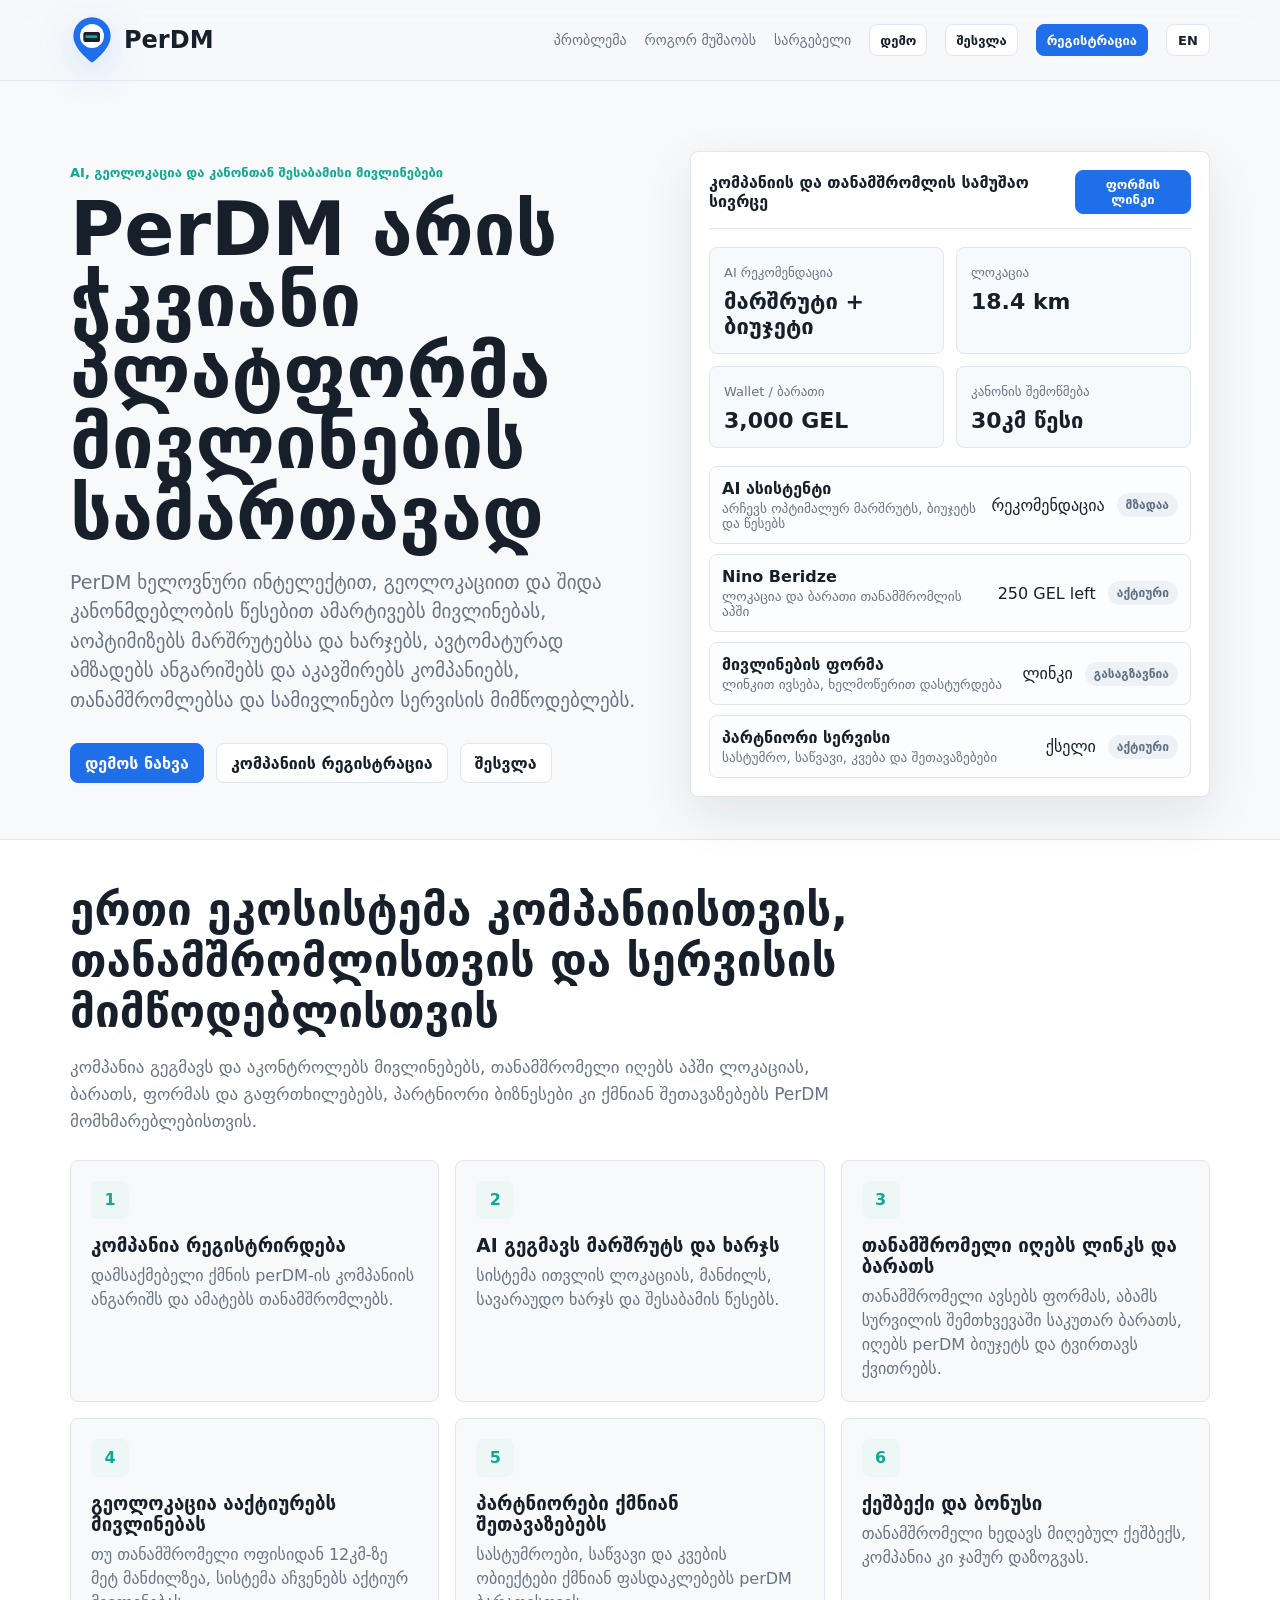
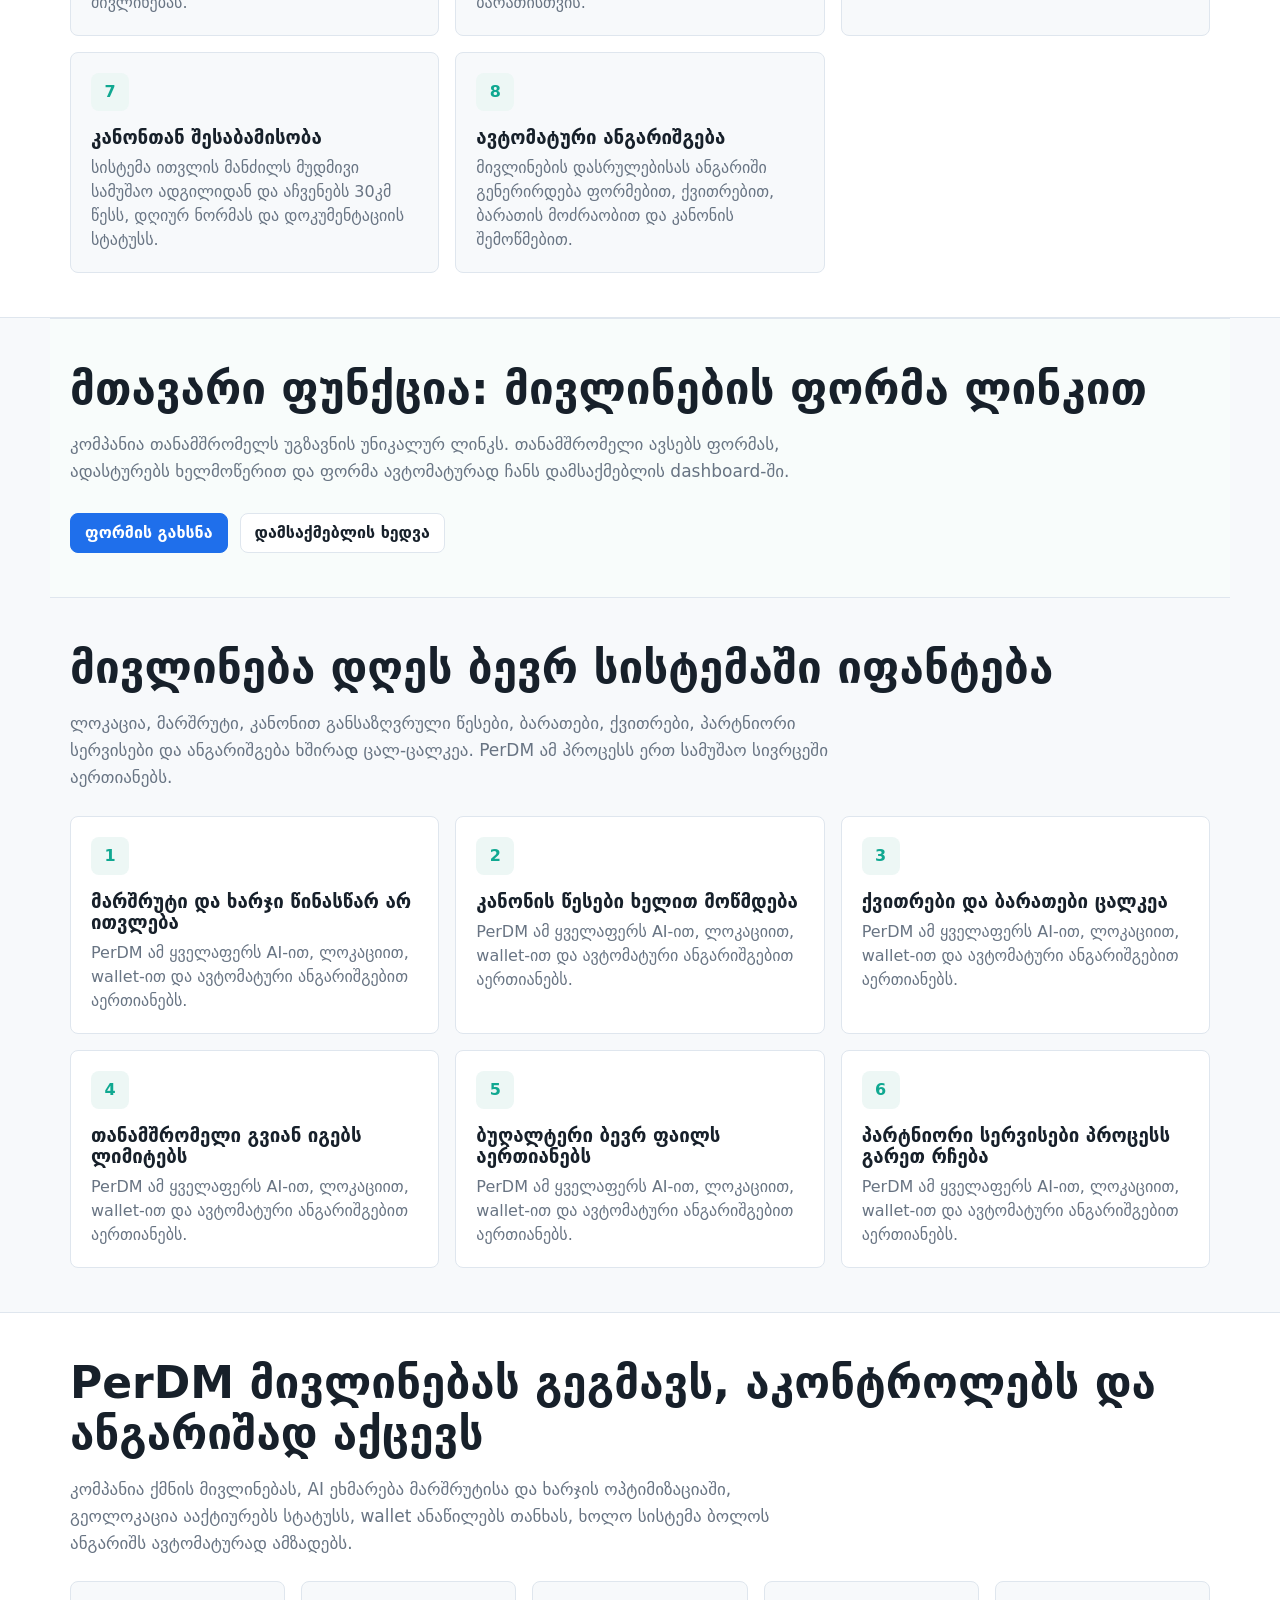
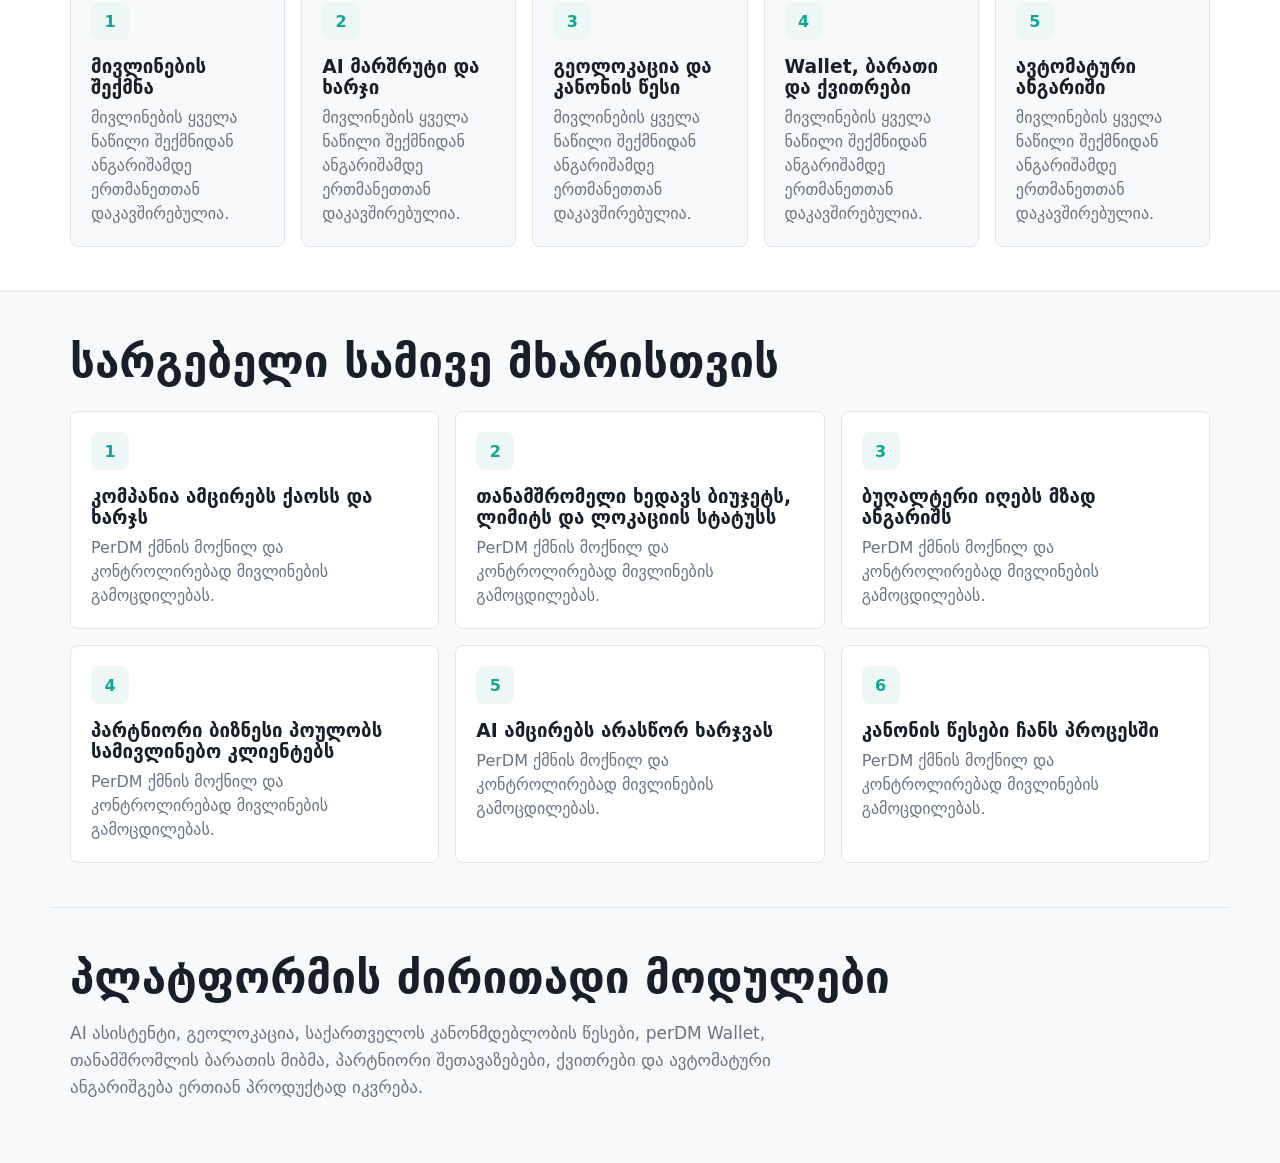
==== index.html @ 588a502e "Redirect root domain to PerDM app" ====
<!doctype html>
<html lang="en">
  <head>
    <meta charset="UTF-8" />
    <meta name="viewport" content="width=device-width, initial-scale=1.0" />
    <meta http-equiv="refresh" content="0; url=./outputs/perdm-mvp/" />
    <title>PerDM</title>
    <script>
      window.location.replace("./outputs/perdm-mvp/" + window.location.hash);
    </script>
  </head>
  <body>
    <p>Opening PerDM...</p>
  </body>
</html>
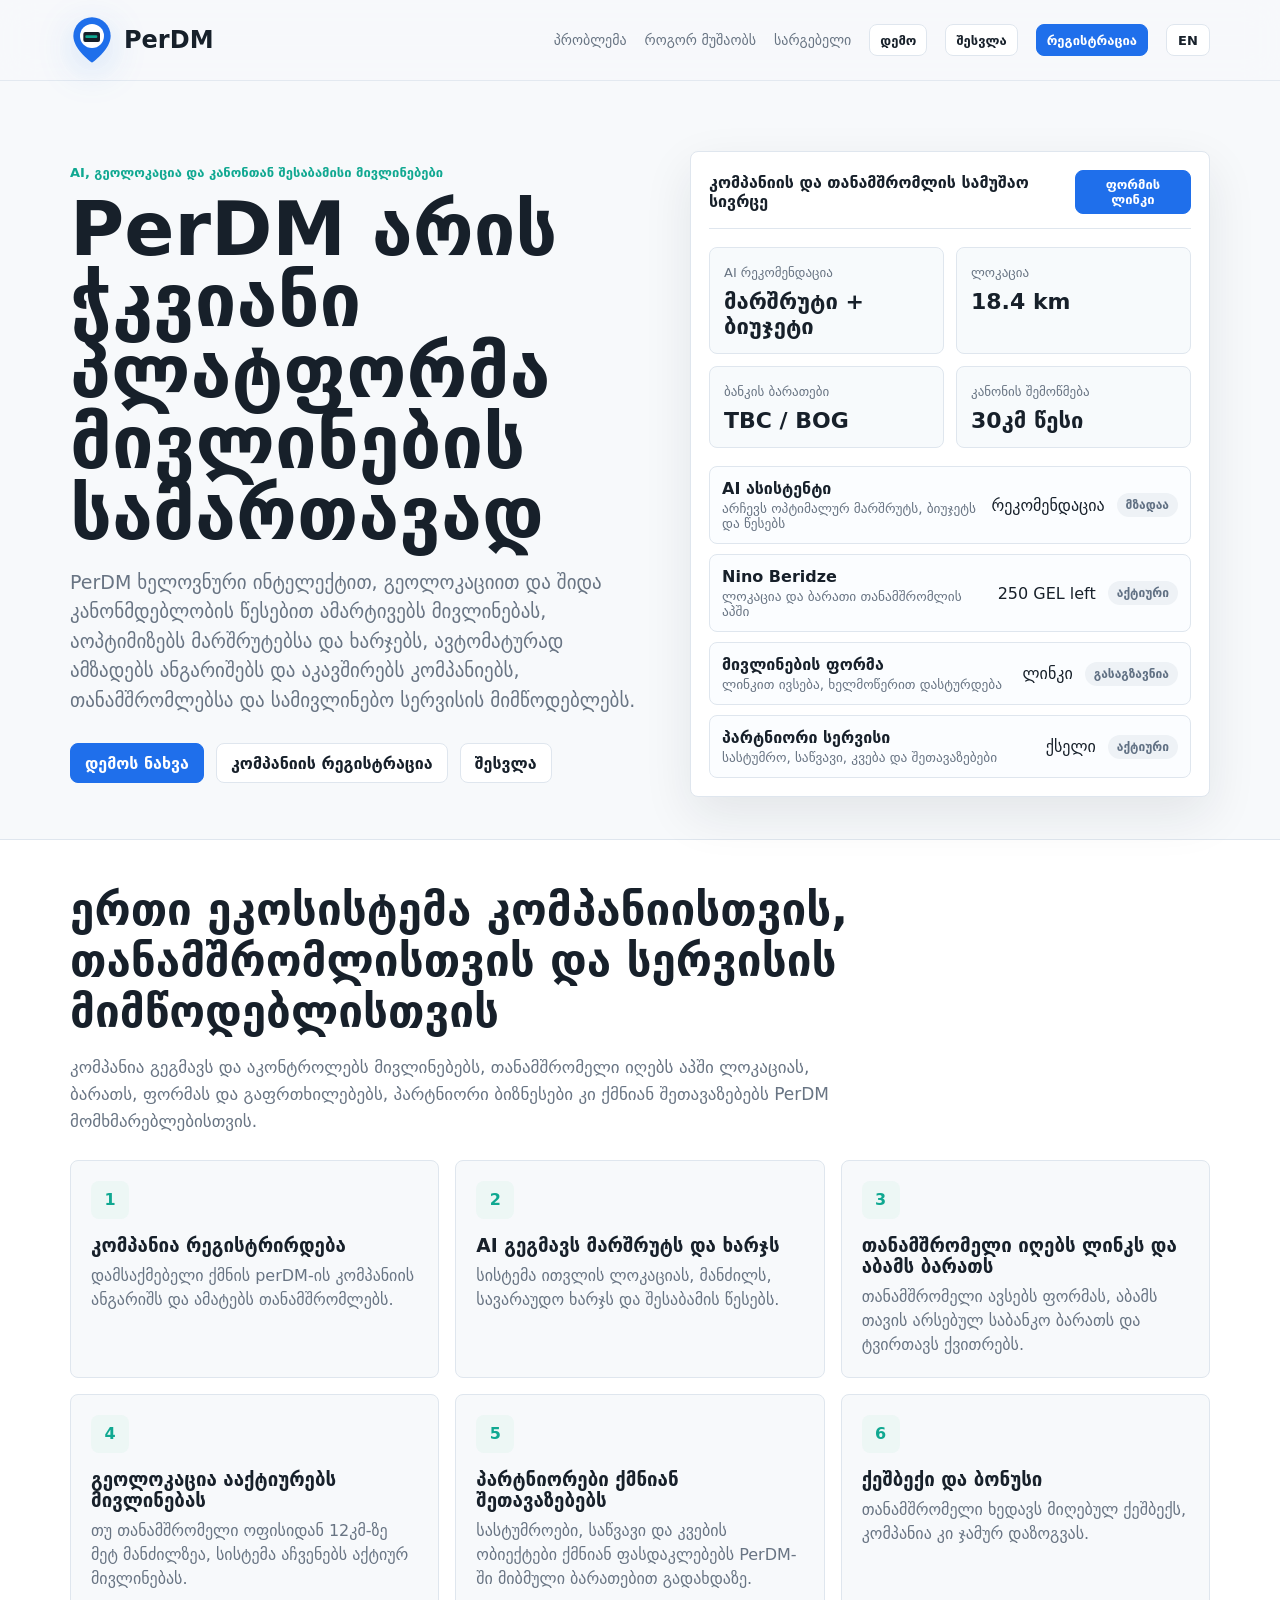
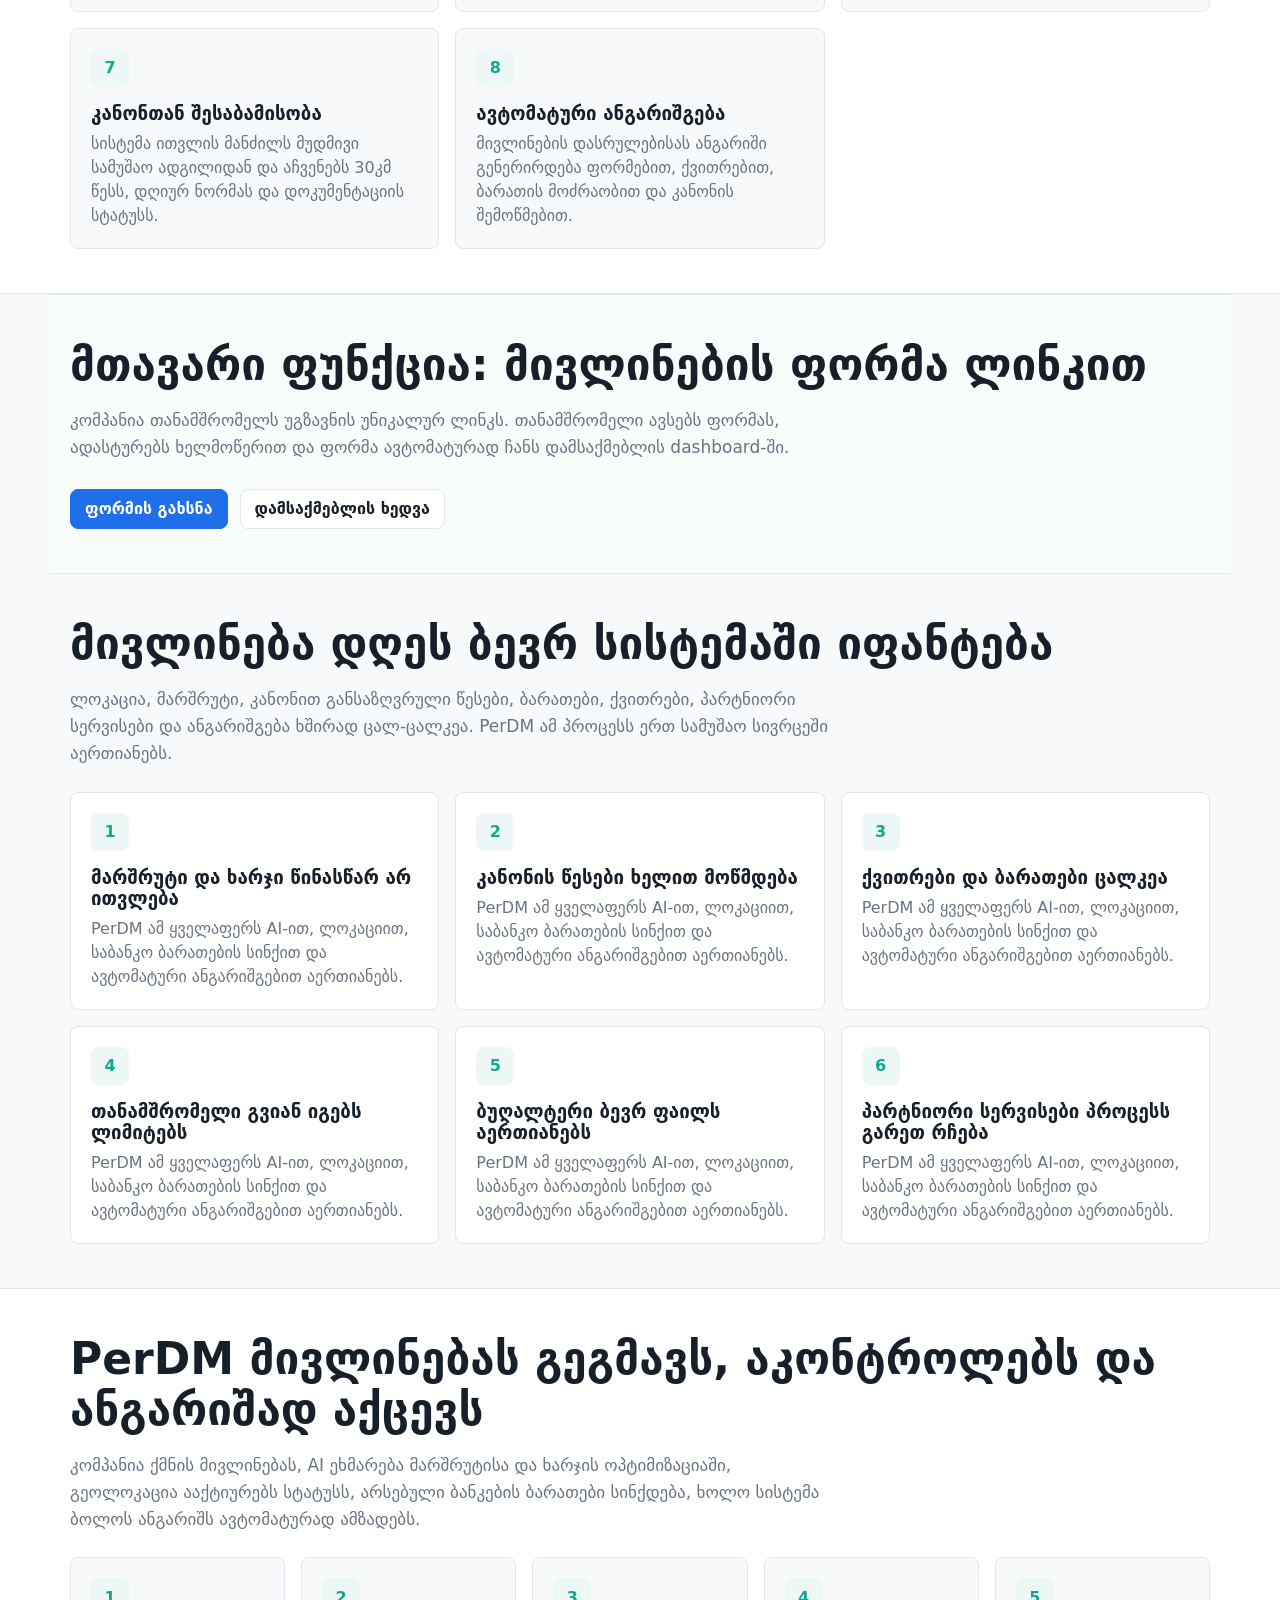
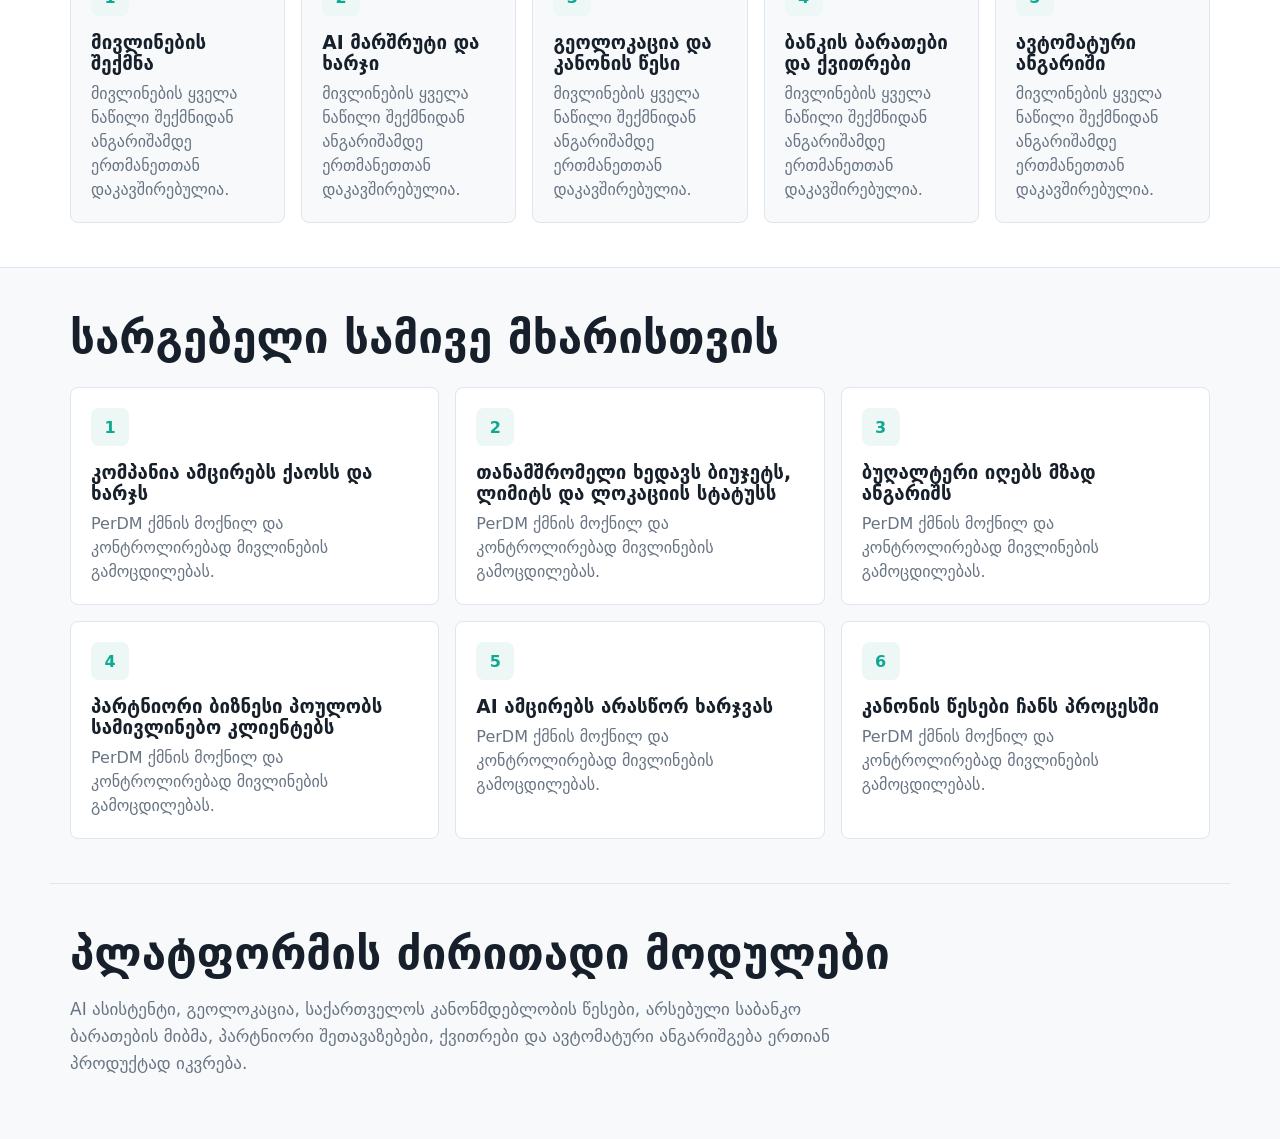
==== commit d13ab219: "Use linked bank cards instead of PerDM wallet" ====
--- a/index.html
+++ b/index.html
@@ -3,13 +3,11 @@
   <head>
     <meta charset="UTF-8" />
     <meta name="viewport" content="width=device-width, initial-scale=1.0" />
-    <meta http-equiv="refresh" content="0; url=./outputs/perdm-mvp/" />
-    <title>PerDM</title>
-    <script>
-      window.location.replace("./outputs/perdm-mvp/" + window.location.hash);
-    </script>
+    <title>PerDM - Smart business travel platform</title>
+    <link rel="stylesheet" href="./outputs/perdm-mvp/styles.css?v=20260709-bank-card-only" />
   </head>
   <body>
-    <p>Opening PerDM...</p>
+    <div id="app"></div>
+    <script src="./outputs/perdm-mvp/app.js?v=20260709-bank-card-only"></script>
   </body>
 </html>
--- a/outputs/perdm-mvp/styles.css
+++ b/outputs/perdm-mvp/styles.css
@@ -0,0 +1,670 @@
+:root {
+  --bg: #f7f9fb;
+  --panel: #ffffff;
+  --panel-soft: #edf7f5;
+  --ink: #17202a;
+  --muted: #687483;
+  --line: #dfe6ee;
+  --blue: #1f6feb;
+  --teal: #10a891;
+  --violet: #6b5cff;
+  --green: #14845f;
+  --amber: #b76b00;
+  --red: #bc2f3f;
+  --shadow: 0 18px 50px rgba(23, 32, 42, 0.09);
+}
+
+* { box-sizing: border-box; }
+body {
+  margin: 0;
+  background: var(--bg);
+  color: var(--ink);
+  font-family: Inter, ui-sans-serif, system-ui, -apple-system, BlinkMacSystemFont, "Segoe UI", sans-serif;
+  letter-spacing: 0;
+}
+a { color: inherit; text-decoration: none; }
+button, input, select, textarea { font: inherit; }
+button { cursor: pointer; }
+
+.brand { display: inline-flex; align-items: center; gap: 10px; font-weight: 820; }
+.brand-mark {
+  width: 44px;
+  height: 48px;
+  flex: 0 0 auto;
+  filter: drop-shadow(0 10px 18px rgba(31, 111, 235, 0.2));
+}
+.logo-pin { fill: var(--blue); }
+.logo-pin-center { fill: #ffffff; }
+.logo-card { fill: var(--ink); }
+.logo-card-line { fill: var(--teal); }
+.brand-word { font-size: 24px; letter-spacing: 0; }
+.brand-word span { color: var(--teal); }
+
+.page { min-height: 100vh; }
+.topnav {
+  position: sticky;
+  top: 0;
+  z-index: 30;
+  background: rgba(247, 249, 251, 0.86);
+  backdrop-filter: blur(16px);
+  border-bottom: 1px solid rgba(223, 230, 238, 0.8);
+}
+.topnav-inner {
+  max-width: 1180px;
+  margin: 0 auto;
+  padding: 16px 20px;
+  display: flex;
+  justify-content: space-between;
+  align-items: center;
+  gap: 18px;
+}
+.navlinks { display: flex; align-items: center; gap: 18px; color: var(--muted); font-size: 14px; }
+.btn {
+  border: 1px solid var(--line);
+  background: white;
+  color: var(--ink);
+  min-height: 40px;
+  padding: 9px 14px;
+  border-radius: 8px;
+  font-weight: 720;
+  display: inline-flex;
+  align-items: center;
+  justify-content: center;
+  gap: 8px;
+  transition: transform .16s ease, box-shadow .16s ease, border-color .16s ease, background .16s ease;
+}
+.btn:hover { transform: translateY(-1px); border-color: #b9c7d8; box-shadow: 0 10px 24px rgba(23,32,42,.08); }
+.btn.primary { background: var(--blue); color: white; border-color: var(--blue); }
+.btn.teal { background: var(--teal); color: white; border-color: var(--teal); }
+.btn.ghost { background: transparent; }
+.btn.small { min-height: 32px; padding: 6px 10px; font-size: 13px; }
+.lang-toggle { min-width: 44px; }
+
+.hero {
+  max-width: 1180px;
+  margin: 0 auto;
+  padding: 70px 20px 42px;
+  display: grid;
+  grid-template-columns: minmax(0, 1fr) minmax(380px, 520px);
+  gap: 42px;
+  align-items: center;
+}
+.eyebrow { color: var(--teal); font-size: 13px; font-weight: 820; text-transform: uppercase; }
+.hero h1 { margin: 14px 0 16px; font-size: clamp(42px, 6vw, 74px); line-height: .96; letter-spacing: 0; }
+.hero p { color: var(--muted); font-size: 19px; line-height: 1.55; max-width: 650px; }
+.hero-actions { display: flex; gap: 12px; flex-wrap: wrap; margin-top: 28px; }
+
+.hero-visual {
+  background: #0d1726;
+  color: white;
+  border-radius: 8px;
+  min-height: 430px;
+  padding: 18px;
+  box-shadow: var(--shadow);
+  position: relative;
+  overflow: hidden;
+}
+.hero-visual.light-preview {
+  background: #ffffff;
+  color: var(--ink);
+  border: 1px solid var(--line);
+}
+.hero-visual.light-preview::after { display: none; }
+.preview-header {
+  display: flex;
+  justify-content: space-between;
+  align-items: center;
+  gap: 12px;
+  padding-bottom: 14px;
+  border-bottom: 1px solid var(--line);
+}
+.hero-visual::after {
+  content: "";
+  position: absolute;
+  inset: auto -60px -80px auto;
+  width: 260px;
+  height: 260px;
+  background: radial-gradient(circle, rgba(16,168,145,.36), transparent 68%);
+}
+.preview-top { display: flex; justify-content: space-between; align-items: center; color: #b9c8d8; font-size: 13px; }
+.card-mock {
+  margin-top: 22px;
+  padding: 22px;
+  border-radius: 8px;
+  background: linear-gradient(135deg, #1f6feb, #10a891 62%, #d9f8ef);
+  min-height: 190px;
+  display: flex;
+  flex-direction: column;
+  justify-content: space-between;
+  box-shadow: 0 18px 36px rgba(0,0,0,.22);
+}
+.virtual-card {
+  min-height: 220px;
+  border-radius: 8px;
+  padding: 22px;
+  background: linear-gradient(135deg, #132033, #1f6feb 48%, #10a891);
+  color: white;
+  display: flex;
+  flex-direction: column;
+  justify-content: space-between;
+  box-shadow: 0 18px 36px rgba(23,32,42,.2);
+}
+.virtual-card.frozen {
+  filter: grayscale(.55);
+  opacity: .82;
+}
+.virtual-card .brand-mark { filter: drop-shadow(0 8px 16px rgba(0,0,0,.18)); }
+.virtual-card .logo-pin { fill: #ffffff; }
+.virtual-card .logo-pin-center { fill: rgba(19, 32, 51, .94); }
+.virtual-card .logo-card { fill: #ffffff; }
+.virtual-card .logo-card-line { fill: var(--teal); }
+.virtual-card .brand-word { color: white; }
+.virtual-card-row {
+  display: flex;
+  justify-content: space-between;
+  gap: 12px;
+  margin-top: 10px;
+  color: #edf7ff;
+  font-weight: 700;
+}
+.mini-stats {
+  grid-template-columns: repeat(2, 1fr);
+  margin-top: 14px;
+}
+.card-mock .brand-word { font-size: 22px; }
+.card-number { font-size: 22px; letter-spacing: 2px; }
+.mini-grid { margin-top: 18px; display: grid; grid-template-columns: 1fr 1fr; gap: 12px; }
+.mini-panel { background: rgba(255,255,255,.1); border: 1px solid rgba(255,255,255,.14); border-radius: 8px; padding: 14px; }
+.mini-panel.light { background: #f7fafc; border-color: var(--line); }
+.mini-panel strong { display: block; font-size: 22px; margin-top: 8px; color: white; }
+.mini-panel.light strong { color: var(--ink); }
+.mini-panel span { color: #c8d5e4; font-size: 13px; }
+.mini-panel.light span { color: var(--muted); }
+.preview-table { display: grid; gap: 10px; margin-top: 18px; }
+.preview-row {
+  display: grid;
+  grid-template-columns: minmax(0, 1fr) auto auto;
+  gap: 12px;
+  align-items: center;
+  padding: 12px;
+  border: 1px solid var(--line);
+  border-radius: 8px;
+  background: #fbfdff;
+}
+.preview-row small { display: block; color: var(--muted); margin-top: 3px; }
+
+.section { max-width: 1180px; margin: 0 auto; padding: 44px 20px; }
+.section h2 { font-size: clamp(30px, 4vw, 44px); margin: 0 0 14px; letter-spacing: 0; }
+.section-lead { color: var(--muted); max-width: 760px; line-height: 1.6; font-size: 17px; }
+.band { background: white; border-top: 1px solid var(--line); border-bottom: 1px solid var(--line); }
+.grid-3 { display: grid; grid-template-columns: repeat(3, 1fr); gap: 16px; margin-top: 24px; }
+.grid-2 { display: grid; grid-template-columns: repeat(2, 1fr); gap: 16px; margin-top: 24px; }
+.grid-4 { display: grid; grid-template-columns: repeat(4, 1fr); gap: 16px; margin-top: 24px; }
+.grid-5 { display: grid; grid-template-columns: repeat(5, 1fr); gap: 16px; margin-top: 24px; }
+.feature, .role-card, .step {
+  background: var(--panel);
+  border: 1px solid var(--line);
+  border-radius: 8px;
+  padding: 20px;
+}
+.band .feature, .band .role-card, .band .step { background: var(--bg); }
+.icon { width: 38px; height: 38px; border-radius: 8px; background: var(--panel-soft); color: var(--teal); display: grid; place-items: center; font-weight: 900; }
+.feature h3, .role-card h3, .step h3 { margin: 16px 0 8px; }
+.feature p, .role-card p, .step p { color: var(--muted); line-height: 1.5; margin: 0; }
+.cta-band { background: #17202a; color: white; }
+.cta-band .section-lead { color: #c6d0dc; }
+.future-strip { border-top: 1px solid var(--line); }
+.mission-highlight {
+  border-top: 1px solid var(--line);
+  border-bottom: 1px solid var(--line);
+  background: #f8fcfb;
+}
+.auth-section { padding-top: 64px; }
+.auth-card {
+  background: white;
+  border: 1px solid var(--line);
+  border-radius: 8px;
+  padding: 28px;
+  box-shadow: var(--shadow);
+}
+.auth-card h1 { margin: 10px 0 12px; font-size: clamp(36px, 5vw, 58px); line-height: 1; }
+.auth-note { color: var(--muted); margin: 18px 0 0; }
+.portal-card { min-height: 240px; }
+.demo-choice-grid { align-items: stretch; }
+.demo-card {
+  min-height: 280px;
+  display: flex;
+  flex-direction: column;
+}
+.demo-card .btn { margin-top: auto; }
+.demo-card:first-child {
+  border-color: #b8cff8;
+  background: linear-gradient(180deg, #ffffff, #f5f9ff);
+}
+.demo-card:nth-child(2) {
+  border-color: #b8eadf;
+  background: linear-gradient(180deg, #ffffff, #f3fbf8);
+}
+.demo-compare { margin-top: 16px; }
+.demo-compare h4 { margin: 0 0 8px; }
+.signup-flow {
+  display: grid;
+  grid-template-columns: repeat(4, 1fr);
+  gap: 14px;
+  margin-top: 16px;
+}
+.employee-invite-list { display: grid; gap: 10px; margin-top: 8px; }
+.invite-row {
+  display: flex;
+  justify-content: space-between;
+  align-items: center;
+  gap: 12px;
+  border: 1px solid var(--line);
+  background: #fbfdff;
+  border-radius: 8px;
+  padding: 12px;
+}
+.invite-row small, .table-sub {
+  display: block;
+  color: var(--muted);
+  margin-top: 3px;
+  font-size: 12px;
+}
+.form-share-panel {
+  display: grid;
+  grid-template-columns: minmax(0, 1fr) minmax(300px, 520px);
+  gap: 16px;
+  align-items: center;
+}
+.share-box {
+  border: 1px solid var(--line);
+  background: #f7fafc;
+  border-radius: 8px;
+  padding: 13px;
+  color: var(--blue);
+  font-weight: 750;
+  overflow-wrap: anywhere;
+}
+.mission-form-page .dash-grid { grid-template-columns: 1.05fr .95fr; }
+.signature-box {
+  margin-top: 16px;
+  border: 1px dashed #9fb4ce;
+  border-radius: 8px;
+  background: #fbfdff;
+  padding: 20px;
+}
+.signature-box span {
+  display: block;
+  color: var(--muted);
+  font-size: 13px;
+  font-weight: 750;
+  margin-bottom: 8px;
+}
+.signature-box strong {
+  display: block;
+  font-size: 30px;
+  font-family: "Brush Script MT", "Segoe Script", cursive;
+  color: var(--ink);
+}
+.jotform-frame {
+  width: 100%;
+  min-height: 620px;
+  border: 1px solid var(--line);
+  border-radius: 8px;
+  background: white;
+}
+.mission-preview .stat-card strong { font-size: 20px; }
+
+.app-shell { display: grid; grid-template-columns: 260px minmax(0, 1fr); min-height: 100vh; }
+.employee-shell .sidebar { background: #fbfdff; }
+.employee-shell .side-link.active, .employee-shell .side-link:hover { background: #eaf8f5; color: var(--teal); }
+.partner-shell .sidebar { background: #fcfdff; }
+.partner-shell .side-link.active, .partner-shell .side-link:hover { background: #f0efff; color: var(--violet); }
+.sidebar {
+  border-right: 1px solid var(--line);
+  background: white;
+  padding: 18px;
+  position: sticky;
+  top: 0;
+  height: 100vh;
+  overflow: auto;
+}
+.side-nav { margin-top: 28px; display: grid; gap: 6px; }
+.side-link {
+  border: 0;
+  background: transparent;
+  text-align: left;
+  width: 100%;
+  padding: 11px 12px;
+  border-radius: 8px;
+  color: var(--muted);
+  display: flex;
+  gap: 10px;
+  align-items: center;
+  font-weight: 700;
+}
+.side-link.active, .side-link:hover { background: #edf4ff; color: var(--blue); }
+.main { min-width: 0; }
+.dash-top {
+  height: 72px;
+  border-bottom: 1px solid var(--line);
+  background: rgba(247,249,251,.88);
+  backdrop-filter: blur(14px);
+  position: sticky;
+  top: 0;
+  z-index: 20;
+  display: flex;
+  align-items: center;
+  justify-content: space-between;
+  padding: 0 28px;
+}
+.dash-content { padding: 28px; }
+.title-row { display: flex; justify-content: space-between; gap: 16px; align-items: flex-start; margin-bottom: 22px; }
+.title-row h1 { margin: 0 0 6px; font-size: 32px; }
+.title-row p { margin: 0; color: var(--muted); }
+.stats { display: grid; grid-template-columns: repeat(6, 1fr); gap: 14px; }
+.stat-card, .panel {
+  background: white;
+  border: 1px solid var(--line);
+  border-radius: 8px;
+  padding: 18px;
+  box-shadow: 0 10px 28px rgba(23,32,42,.04);
+}
+.stat-card span { color: var(--muted); font-size: 13px; font-weight: 700; }
+.stat-card strong { display: block; margin-top: 8px; font-size: 24px; }
+.stat-card small { color: var(--green); font-weight: 750; }
+.dash-grid { display: grid; grid-template-columns: 1.25fr .75fr; gap: 16px; margin-top: 16px; }
+.bar-chart { display: grid; grid-template-columns: repeat(6, 1fr); align-items: end; gap: 12px; height: 210px; padding-top: 18px; }
+.bar { background: linear-gradient(180deg, var(--blue), var(--teal)); border-radius: 8px 8px 4px 4px; min-height: 24px; position: relative; }
+.bar span { position: absolute; bottom: -25px; left: 50%; transform: translateX(-50%); color: var(--muted); font-size: 12px; }
+.donut { width: 190px; height: 190px; border-radius: 50%; margin: 18px auto; background: conic-gradient(var(--blue) 0 38%, var(--teal) 38% 62%, var(--violet) 62% 79%, #f3b35d 79% 100%); display: grid; place-items: center; }
+.donut::after { content: "72%"; width: 112px; height: 112px; border-radius: 50%; background: white; display: grid; place-items: center; font-size: 25px; font-weight: 850; }
+.progress { height: 9px; border-radius: 999px; background: #e8eef5; overflow: hidden; }
+.progress > i { display: block; height: 100%; border-radius: inherit; background: linear-gradient(90deg, var(--blue), var(--teal)); }
+.table-wrap { overflow: auto; }
+table { width: 100%; border-collapse: collapse; min-width: 760px; }
+th, td { padding: 13px 12px; border-bottom: 1px solid var(--line); text-align: left; font-size: 14px; }
+th { color: var(--muted); font-size: 12px; text-transform: uppercase; }
+.badge { display: inline-flex; border-radius: 999px; padding: 5px 9px; font-size: 12px; font-weight: 800; background: #edf4ff; color: var(--blue); white-space: nowrap; }
+.badge.blue { background: #edf4ff; color: var(--blue); }
+.badge.green { background: #e9f8f1; color: var(--green); }
+.badge.amber { background: #fff4df; color: var(--amber); }
+.badge.red { background: #ffecef; color: var(--red); }
+.badge.gray { background: #eef2f6; color: #607083; }
+.badge.violet { background: #f0efff; color: var(--violet); }
+.form-grid { display: grid; grid-template-columns: repeat(2, 1fr); gap: 14px; }
+.field label { display: block; color: var(--muted); font-size: 13px; font-weight: 750; margin-bottom: 7px; }
+.field input, .field select, .field textarea {
+  width: 100%;
+  border: 1px solid var(--line);
+  border-radius: 8px;
+  background: white;
+  padding: 11px 12px;
+  color: var(--ink);
+}
+.field textarea { min-height: 92px; resize: vertical; }
+.trip-banner {
+  border: 1px solid #bee8da;
+  background: #ecfbf7;
+  color: #0f725d;
+  padding: 16px;
+  border-radius: 8px;
+  font-weight: 820;
+  display: flex;
+  justify-content: space-between;
+  gap: 12px;
+  align-items: center;
+  margin-top: 16px;
+}
+.geo-banner {
+  border: 1px solid #b8eadf;
+  background: #effbf8;
+  color: #0f725d;
+  padding: 14px;
+  border-radius: 8px;
+  margin-bottom: 14px;
+}
+.geo-banner strong,
+.geo-banner span {
+  display: block;
+}
+.geo-banner span {
+  margin-top: 5px;
+  color: #226e60;
+}
+.legal-row {
+  border: 1px solid var(--line);
+  background: #fbfdff;
+  border-radius: 8px;
+  padding: 14px;
+  margin: 10px 0;
+}
+.legal-row p {
+  color: var(--muted);
+  margin: 6px 0 0;
+  line-height: 1.45;
+}
+.alert-box {
+  border-radius: 8px;
+  padding: 13px;
+  margin: 10px 0;
+  font-weight: 780;
+  border: 1px solid var(--line);
+}
+.alert-box.green {
+  background: #ecfbf7;
+  border-color: #b8eadf;
+  color: #0f725d;
+}
+.alert-box.amber {
+  background: #fff8ea;
+  border-color: #ffe0a3;
+  color: #9b5b00;
+}
+.alert-box.red {
+  background: #fff0f2;
+  border-color: #ffc6cf;
+  color: #b42336;
+}
+.bank-source-list {
+  display: grid;
+  gap: 10px;
+  margin-top: 14px;
+}
+.bank-source {
+  display: flex;
+  justify-content: space-between;
+  gap: 14px;
+  align-items: center;
+  border: 1px solid var(--line);
+  background: #fbfdff;
+  border-radius: 8px;
+  padding: 14px;
+}
+.bank-source span {
+  display: block;
+  color: var(--muted);
+  margin-top: 4px;
+  font-size: 13px;
+}
+.bank-source > div:last-child {
+  text-align: right;
+}
+.wallet-flow {
+  display: grid;
+  grid-template-columns: repeat(3, 1fr);
+  gap: 10px;
+  margin-bottom: 16px;
+}
+.wallet-flow div {
+  border: 1px solid var(--line);
+  border-radius: 8px;
+  background: #f7fafc;
+  padding: 14px;
+}
+.wallet-flow span {
+  display: block;
+  color: var(--muted);
+  margin-top: 6px;
+}
+.ai-response {
+  border: 1px solid #b8eadf;
+  background: #f2fbf8;
+  border-radius: 8px;
+  padding: 16px;
+  line-height: 1.6;
+}
+.ai-response strong {
+  display: block;
+  color: var(--teal);
+  margin-bottom: 8px;
+}
+.ai-response p {
+  margin: 0;
+  color: var(--ink);
+}
+.ai-cards {
+  margin-top: 14px;
+}
+.action-row { display: flex; flex-wrap: wrap; gap: 10px; margin: 16px 0; }
+.trip-hero {
+  display: flex;
+  justify-content: space-between;
+  align-items: center;
+  gap: 18px;
+  margin-bottom: 16px;
+}
+.trip-hero h3 { margin: 0 0 8px; font-size: 28px; }
+.trip-hero p { margin: 6px 0; color: var(--muted); }
+.budget-box {
+  min-width: 190px;
+  border: 1px solid var(--line);
+  background: #f7fafc;
+  border-radius: 8px;
+  padding: 16px;
+}
+.budget-box span, .budget-box small { display: block; color: var(--muted); }
+.budget-box strong { display: block; font-size: 30px; margin: 5px 0; }
+.attention-row {
+  display: grid;
+  grid-template-columns: minmax(0, 1fr) auto auto;
+  gap: 12px;
+  align-items: center;
+  padding: 13px 0;
+  border-bottom: 1px solid var(--line);
+}
+.attention-row:last-child { border-bottom: 0; }
+.attention-row small { display: block; color: var(--muted); margin-top: 3px; }
+.needs-attention { background: #fff8f8; }
+.missing-card {
+  border: 1px solid #ffd0d6;
+  background: #fff8f8;
+  border-radius: 8px;
+  padding: 14px;
+  margin: 10px 0;
+}
+.missing-card p { color: var(--muted); margin: 6px 0 12px; }
+.empty {
+  border: 1px dashed var(--line);
+  border-radius: 8px;
+  padding: 18px;
+  color: var(--muted);
+  background: #fbfdff;
+}
+.filter-bar {
+  display: grid;
+  grid-template-columns: repeat(4, 1fr);
+  gap: 12px;
+  margin-bottom: 16px;
+}
+.check {
+  min-height: 44px;
+  display: flex;
+  align-items: center;
+  gap: 9px;
+  border: 1px solid var(--line);
+  border-radius: 8px;
+  padding: 10px 12px;
+  background: #fbfdff;
+  font-weight: 700;
+}
+.check input { width: 16px; height: 16px; accent-color: var(--blue); }
+.modal-backdrop {
+  position: fixed;
+  inset: 0;
+  z-index: 60;
+  background: rgba(23, 32, 42, .42);
+  display: grid;
+  place-items: center;
+  padding: 20px;
+}
+.modal {
+  width: min(760px, 100%);
+  max-height: 92vh;
+  overflow: auto;
+  background: white;
+  border: 1px solid var(--line);
+  border-radius: 8px;
+  padding: 22px;
+  box-shadow: var(--shadow);
+}
+.field.wide { grid-column: 1 / -1; }
+.report-preview { margin-top: 16px; }
+.report-preview h4 { margin-bottom: 8px; }
+.compact-table { min-width: 980px; }
+.map-mock {
+  height: 230px;
+  border-radius: 8px;
+  border: 1px solid var(--line);
+  background:
+    linear-gradient(90deg, rgba(31,111,235,.1) 1px, transparent 1px),
+    linear-gradient(rgba(31,111,235,.1) 1px, transparent 1px),
+    #f4f8fb;
+  background-size: 34px 34px;
+  position: relative;
+  overflow: hidden;
+}
+.pin { position: absolute; width: 18px; height: 18px; border-radius: 50%; border: 4px solid white; box-shadow: 0 6px 18px rgba(0,0,0,.22); }
+.pin.office { background: var(--blue); left: 24%; top: 58%; }
+.pin.dest { background: var(--teal); right: 20%; top: 28%; }
+.route-line { position: absolute; height: 4px; width: 48%; left: 28%; top: 47%; transform: rotate(-22deg); background: linear-gradient(90deg, var(--blue), var(--teal)); border-radius: 999px; }
+.upload {
+  border: 2px dashed #b9c7d8;
+  border-radius: 8px;
+  padding: 28px;
+  text-align: center;
+  background: #fbfdff;
+  color: var(--muted);
+}
+.mobile-tabs { display: none; }
+.generated { display: none; }
+.generated.show { display: block; }
+
+@media (max-width: 920px) {
+  .hero { grid-template-columns: 1fr; padding-top: 42px; }
+  .hero-visual { min-height: 360px; }
+  .grid-2, .grid-3, .grid-4, .grid-5, .signup-flow, .stats, .dash-grid, .form-grid, .filter-bar, .form-share-panel, .mission-form-page .dash-grid { grid-template-columns: 1fr; }
+  .app-shell { grid-template-columns: 1fr; }
+  .sidebar { position: static; height: auto; border-right: 0; border-bottom: 1px solid var(--line); }
+  .side-nav { grid-template-columns: repeat(2, minmax(0, 1fr)); }
+  .dash-top { top: 0; padding: 0 18px; }
+  .dash-content { padding: 20px; }
+  .navlinks { display: none; }
+}
+
+@media (max-width: 560px) {
+  .topnav-inner { padding: 14px; }
+  .brand-word { font-size: 21px; }
+  .hero h1 { font-size: 42px; }
+  .hero-actions .btn { width: 100%; }
+  .mini-grid { grid-template-columns: 1fr; }
+  .side-nav { display: none; }
+  .mobile-tabs { display: flex; gap: 8px; overflow: auto; padding: 10px 14px; border-top: 1px solid var(--line); background: white; }
+  .mobile-tabs .side-link { white-space: nowrap; width: auto; }
+  .title-row { flex-direction: column; }
+  .stats { gap: 10px; }
+  .trip-hero { flex-direction: column; align-items: stretch; }
+  .attention-row { grid-template-columns: 1fr; }
+  .preview-row { grid-template-columns: 1fr; }
+  .action-row .btn { width: 100%; }
+}
